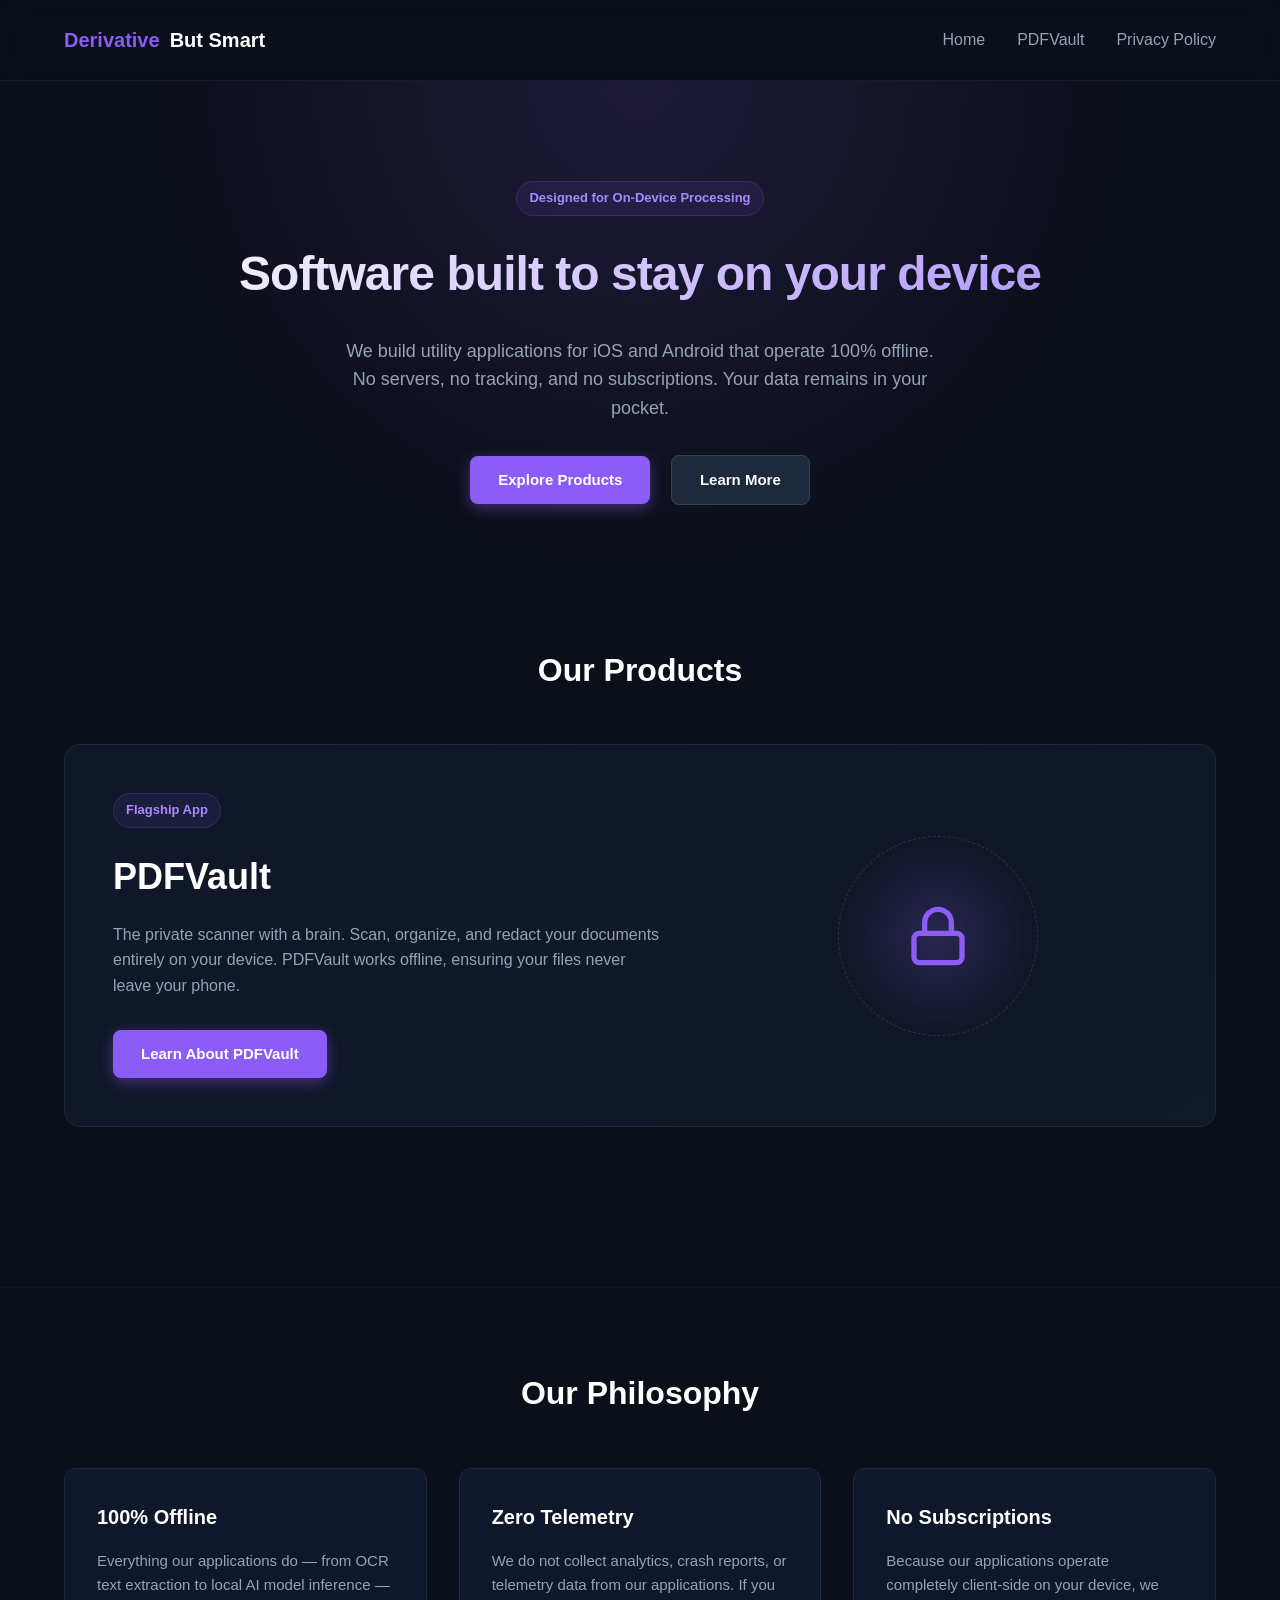
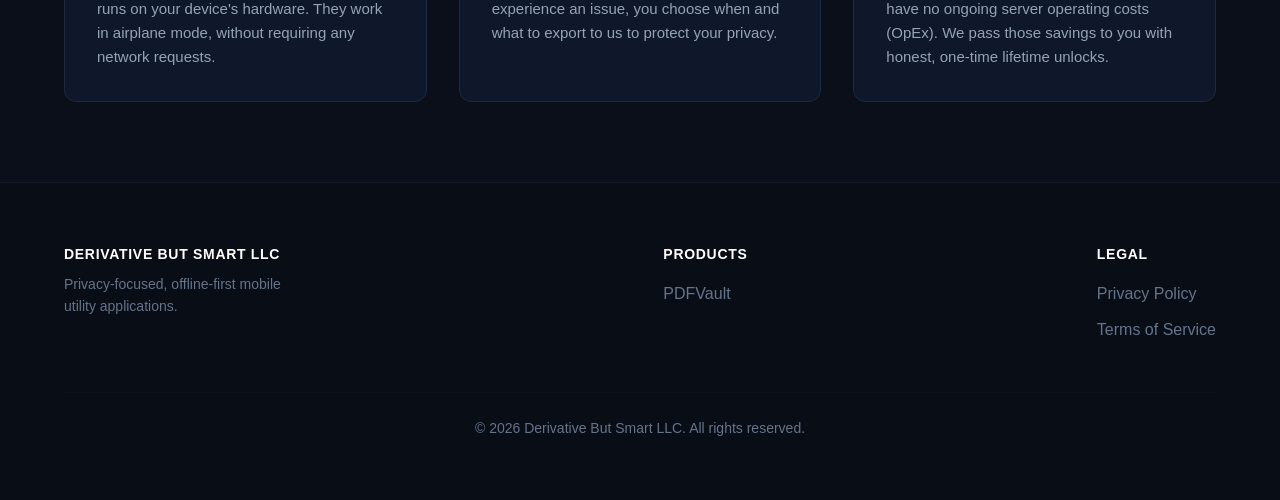
==== index.html @ 08a316eb "Initial commit" ====
<!DOCTYPE html>
<html lang="en">
<head>
    <meta charset="UTF-8">
    <meta name="viewport" content="width=device-width, initial-scale=1.0">
    <title>Derivative But Smart LLC | Privacy-First Software</title>
    <meta name="description" content="Derivative But Smart LLC builds utility applications for iOS and Android that operate 100% offline and protect your privacy.">
    <link rel="stylesheet" href="./styles.css">
    <link rel="icon" type="image/png" href="/logoV1.png">
</head>
<body>

    <!-- Header Navigation -->
    <header>
        <div class="container nav-container">
            <a href="/" class="logo">
                <span class="logo-accent">Derivative</span> But Smart
            </a>
            <nav>
                <ul>
                    <li><a href="/">Home</a></li>
                    <li><a href="/pdfvault">PDFVault</a></li>
                    <li><a href="/privacypolicy">Privacy Policy</a></li>
                </ul>
            </nav>
        </div>
    </header>

    <!-- Main Hero -->
    <section class="hero">
        <div class="container">
            <span class="badge">Designed for On-Device Processing</span>
            <h1>Software built to stay on your device</h1>
            <p>We build utility applications for iOS and Android that operate 100% offline. No servers, no tracking, and no subscriptions. Your data remains in your pocket.</p>
            <div>
                <a href="#products" class="btn btn-primary">Explore Products</a>
                <a href="#about" class="btn btn-secondary">Learn More</a>
            </div>
        </div>
    </section>

    <!-- Products Section -->
    <section id="products" class="section">
        <div class="container">
            <h2 class="section-title">Our Products</h2>
            
            <div class="product-hero-card">
                <div class="product-info">
                    <span class="badge">Flagship App</span>
                    <h2>PDFVault</h2>
                    <p>The private scanner with a brain. Scan, organize, and redact your documents entirely on your device. PDFVault works offline, ensuring your files never leave your phone.</p>
                    <a href="/pdfvault" class="btn btn-primary">Learn About PDFVault</a>
                </div>
                <div class="product-mockup">
                    <div class="mockup-shield">
                        <svg width="64" height="64" viewBox="0 0 24 24" fill="none" stroke="#8B5CF6" stroke-width="2" stroke-linecap="round" stroke-linejoin="round" aria-hidden="true">
                            <rect x="3" y="11" width="18" height="11" rx="2" ry="2"></rect>
                            <path d="M7 11V7a5 5 0 0 1 10 0v4"></path>
                        </svg>
                    </div>
                </div>
            </div>
        </div>
    </section>

    <!-- Philosophy/About Section -->
    <section id="about" class="section" style="border-top: 1px solid rgba(51, 65, 85, 0.15);">
        <div class="container">
            <h2 class="section-title">Our Philosophy</h2>
            <div class="grid">
                <div class="card">
                    <h3>100% Offline</h3>
                    <p>Everything our applications do — from OCR text extraction to local AI model inference — runs on your device's hardware. They work in airplane mode, without requiring any network requests.</p>
                </div>
                <div class="card">
                    <h3>Zero Telemetry</h3>
                    <p>We do not collect analytics, crash reports, or telemetry data from our applications. If you experience an issue, you choose when and what to export to us to protect your privacy.</p>
                </div>
                <div class="card">
                    <h3>No Subscriptions</h3>
                    <p>Because our applications operate completely client-side on your device, we have no ongoing server operating costs (OpEx). We pass those savings to you with honest, one-time lifetime unlocks.</p>
                </div>
            </div>
        </div>
    </section>

    <!-- Footer -->
    <footer>
        <div class="container">
            <div class="footer-grid">
                <div class="footer-col">
                    <h4 style="margin-bottom: 8px;">Derivative But Smart LLC</h4>
                    <p style="color: #64748B; font-size: 14px; max-width: 250px;">Privacy-focused, offline-first mobile utility applications.</p>
                </div>
                <div class="footer-col">
                    <h4>Products</h4>
                    <ul>
                        <li><a href="/pdfvault">PDFVault</a></li>
                    </ul>
                </div>
                <div class="footer-col">
                    <h4>Legal</h4>
                    <ul>
                        <li><a href="/privacypolicy">Privacy Policy</a></li>
                        <li><a href="/tos">Terms of Service</a></li>
                    </ul>
                </div>
            </div>
            <div class="footer-bottom">
                <p>&copy; 2026 Derivative But Smart LLC. All rights reserved.</p>
            </div>
        </div>
    </footer>

</body>
</html>
---- styles.css ----
/* Reset & Base Styles */
* {
    margin: 0;
    padding: 0;
    box-sizing: border-box;
}

body {
    background-color: #0B0F19;
    color: #F8FAFC;
    font-family: 'Outfit', 'Inter', -apple-system, BlinkMacSystemFont, "Segoe UI", Roboto, sans-serif;
    line-height: 1.6;
    overflow-x: hidden;
}

a {
    color: #A78BFA;
    text-decoration: none;
    transition: color 0.2s ease, opacity 0.2s ease;
}

a:hover {
    color: #8B5CF6;
}

/* Layout Grid */
.container {
    width: 100%;
    max-width: 1200px;
    margin: 0 auto;
    padding: 0 24px;
}

/* Navigation */
header {
    padding: 24px 0;
    border-bottom: 1px solid rgba(51, 65, 85, 0.3);
    background: rgba(11, 15, 25, 0.8);
    backdrop-filter: blur(12px);
    position: sticky;
    top: 0;
    z-index: 100;
}

header .nav-container {
    display: flex;
    justify-content: space-between;
    align-items: center;
}

.logo {
    font-size: 20px;
    font-weight: 700;
    color: #FFFFFF;
    display: flex;
    align-items: center;
    gap: 10px;
}

.logo-accent {
    color: #8B5CF6;
}

nav ul {
    display: flex;
    list-style: none;
    gap: 32px;
}

nav ul a {
    color: #94A3B8;
    font-weight: 500;
}

nav ul a:hover {
    color: #FFFFFF;
}

/* Hero Section */
.hero {
    padding: 100px 0 60px 0;
    text-align: center;
    background: radial-gradient(circle at top, rgba(139, 92, 246, 0.15) 0%, rgba(11, 15, 25, 0) 60%);
}

.hero h1 {
    font-size: 48px;
    font-weight: 800;
    letter-spacing: -0.02em;
    margin-bottom: 24px;
    background: linear-gradient(135deg, #FFFFFF 0%, #A78BFA 100%);
    -webkit-background-clip: text;
    -webkit-text-fill-color: transparent;
}

.hero p {
    font-size: 18px;
    color: #94A3B8;
    max-width: 600px;
    margin: 0 auto 32px auto;
}

.badge {
    display: inline-block;
    padding: 6px 12px;
    border-radius: 9999px;
    background: rgba(139, 92, 246, 0.1);
    border: 1px solid rgba(139, 92, 246, 0.2);
    color: #A78BFA;
    font-size: 13px;
    font-weight: 600;
    margin-bottom: 20px;
}

/* Buttons */
.btn {
    display: inline-flex;
    align-items: center;
    justify-content: center;
    padding: 12px 28px;
    font-size: 15px;
    font-weight: 600;
    border-radius: 8px;
    cursor: pointer;
    transition: transform 0.2s ease, box-shadow 0.2s ease;
}

.btn:active {
    transform: scale(0.98);
}

.btn-disabled {
    background: #1E293B;
    color: #64748B;
    border: 1px solid #334155;
    cursor: default;
    box-shadow: none;
}

.btn-disabled:active {
    transform: none;
}

.btn-primary {
    background: #8B5CF6;
    color: #FFFFFF;
    border: none;
    box-shadow: 0 4px 14px rgba(139, 92, 246, 0.4);
}

.btn-primary:hover {
    background: #7C3AED;
    color: #FFFFFF;
    box-shadow: 0 6px 20px rgba(139, 92, 246, 0.6);
}

.btn-secondary {
    background: #1E293B;
    color: #F8FAFC;
    border: 1px solid #334155;
    margin-left: 16px;
}

.btn-secondary:hover {
    background: #334155;
    color: #FFFFFF;
}

/* Sections */
.section {
    padding: 80px 0;
}

.section-title {
    font-size: 32px;
    font-weight: 700;
    margin-bottom: 48px;
    text-align: center;
    color: #FFFFFF;
}

/* Grid & Cards */
.grid {
    display: grid;
    grid-template-columns: repeat(auto-fit, minmax(320px, 1fr));
    gap: 32px;
}

.card {
    background: #0F172A;
    border: 1px solid #1E293B;
    border-radius: 12px;
    padding: 32px;
    transition: transform 0.2s ease, border-color 0.2s ease;
}

.card:hover {
    transform: translateY(-4px);
    border-color: #334155;
}

.card h3 {
    font-size: 20px;
    font-weight: 600;
    margin-bottom: 16px;
    color: #FFFFFF;
}

.card p {
    color: #94A3B8;
    font-size: 15px;
}

/* Product Specifics (PDFVault Hero) */
.product-hero-card {
    background: linear-gradient(145deg, #0F172A 0%, #111827 100%);
    border: 1px solid #1E293B;
    border-radius: 16px;
    padding: 48px;
    margin-bottom: 80px;
    display: grid;
    grid-template-columns: 1.2fr 1fr;
    gap: 48px;
    align-items: center;
}

.product-info h2 {
    font-size: 36px;
    font-weight: 700;
    margin-bottom: 16px;
    color: #FFFFFF;
}

.product-info p {
    color: #94A3B8;
    font-size: 16px;
    margin-bottom: 32px;
}

.product-mockup {
    display: flex;
    justify-content: center;
    align-items: center;
}

.mockup-shield {
    width: 200px;
    height: 200px;
    background: radial-gradient(circle, rgba(139, 92, 246, 0.2) 0%, rgba(139, 92, 246, 0) 70%);
    border-radius: 50%;
    display: flex;
    justify-content: center;
    align-items: center;
    border: 1px dashed rgba(139, 92, 246, 0.3);
}

/* Legal / Text Page Layout */
.legal-content {
    max-width: 800px;
    margin: 0 auto;
    padding: 60px 0;
}

.legal-content h1 {
    font-size: 36px;
    font-weight: 800;
    margin-bottom: 8px;
    color: #FFFFFF;
}

.legal-meta {
    font-size: 14px;
    color: #64748B;
    margin-bottom: 40px;
    border-bottom: 1px solid #1E293B;
    padding-bottom: 16px;
}

.legal-content h2 {
    font-size: 22px;
    font-weight: 600;
    margin-top: 32px;
    margin-bottom: 16px;
    color: #FFFFFF;
}

.legal-content p {
    color: #94A3B8;
    margin-bottom: 16px;
    font-size: 16px;
}

.legal-content ul {
    margin-left: 24px;
    margin-bottom: 24px;
    color: #94A3B8;
}

.legal-content li {
    margin-bottom: 8px;
}

.legal-blockquote {
    border-left: 4px solid #8B5CF6;
    background: rgba(139, 92, 246, 0.05);
    padding: 16px 24px;
    border-radius: 0 8px 8px 0;
    margin: 24px 0;
}

.legal-blockquote p {
    margin-bottom: 0;
    color: #A78BFA;
    font-weight: 500;
}

/* Footer */
footer {
    padding: 60px 0;
    background: #090D16;
    border-top: 1px solid rgba(51, 65, 85, 0.2);
}

.footer-grid {
    display: flex;
    justify-content: space-between;
    flex-wrap: wrap;
    gap: 40px;
    margin-bottom: 40px;
}

.footer-col h4 {
    font-size: 14px;
    font-weight: 700;
    text-transform: uppercase;
    letter-spacing: 0.05em;
    color: #FFFFFF;
    margin-bottom: 16px;
}

.footer-col ul {
    list-style: none;
}

.footer-col li {
    margin-bottom: 10px;
}

.footer-col a {
    color: #64748B;
}

.footer-col a:hover {
    color: #FFFFFF;
}

.footer-bottom {
    border-top: 1px solid rgba(51, 65, 85, 0.1);
    padding-top: 24px;
    text-align: center;
    color: #64748B;
    font-size: 14px;
}

/* Responsive design */
@media (max-width: 768px) {
    .product-hero-card {
        grid-template-columns: 1fr;
        padding: 32px;
    }
    .hero h1 {
        font-size: 36px;
    }
    .btn-secondary {
        margin-left: 0;
        margin-top: 12px;
        width: 100%;
    }
    .btn-primary {
        width: 100%;
    }
    nav ul {
        gap: 16px;
    }
}
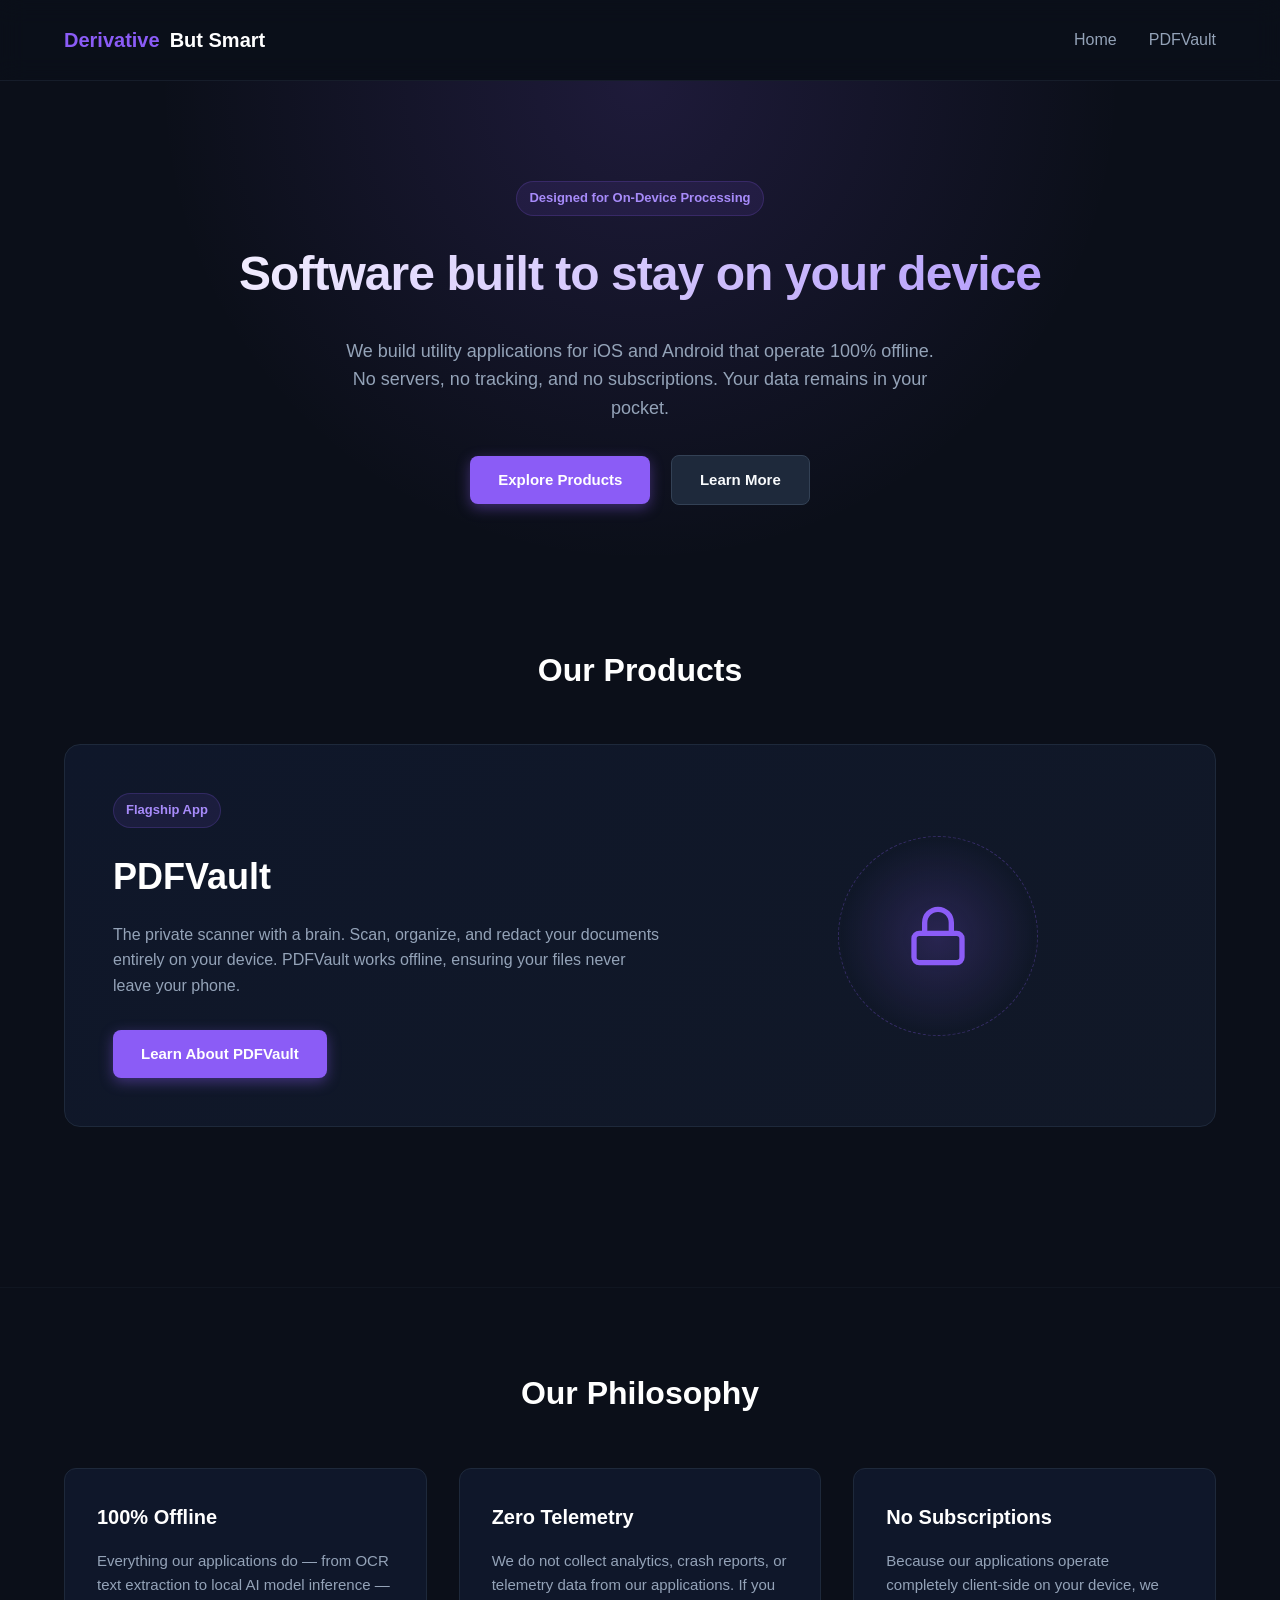
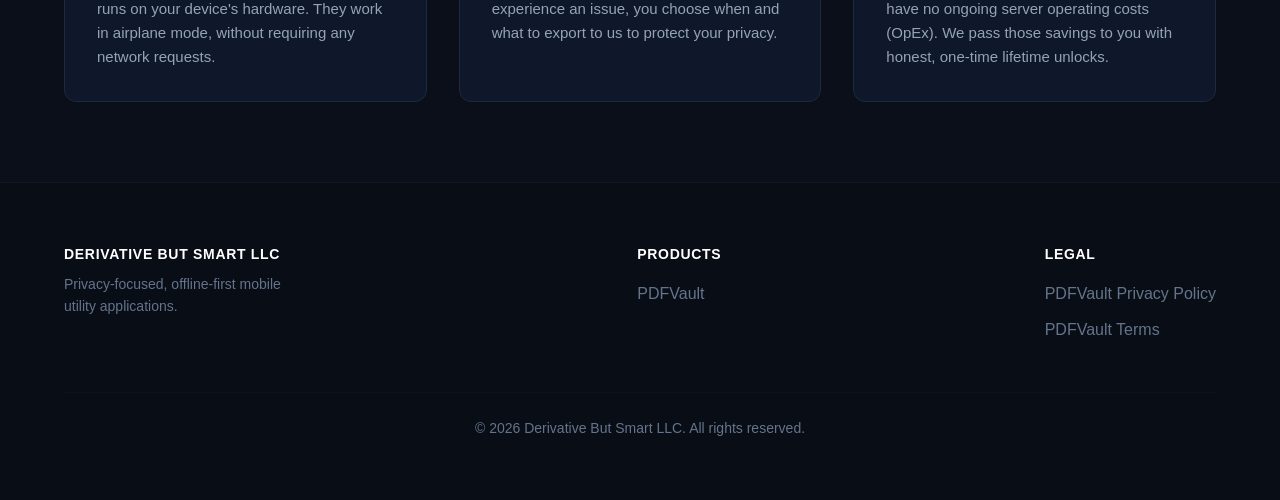
==== commit 20598a3c: "Scope legal pages to PDFVault" ====
--- a/index.html
+++ b/index.html
@@ -20,7 +20,6 @@
                 <ul>
                     <li><a href="/">Home</a></li>
                     <li><a href="/pdfvault">PDFVault</a></li>
-                    <li><a href="/privacypolicy">Privacy Policy</a></li>
                 </ul>
             </nav>
         </div>
@@ -101,8 +100,8 @@
                 <div class="footer-col">
                     <h4>Legal</h4>
                     <ul>
-                        <li><a href="/privacypolicy">Privacy Policy</a></li>
-                        <li><a href="/tos">Terms of Service</a></li>
+                        <li><a href="/pdfvault/privacypolicy">PDFVault Privacy Policy</a></li>
+                        <li><a href="/pdfvault/tos">PDFVault Terms</a></li>
                     </ul>
                 </div>
             </div>
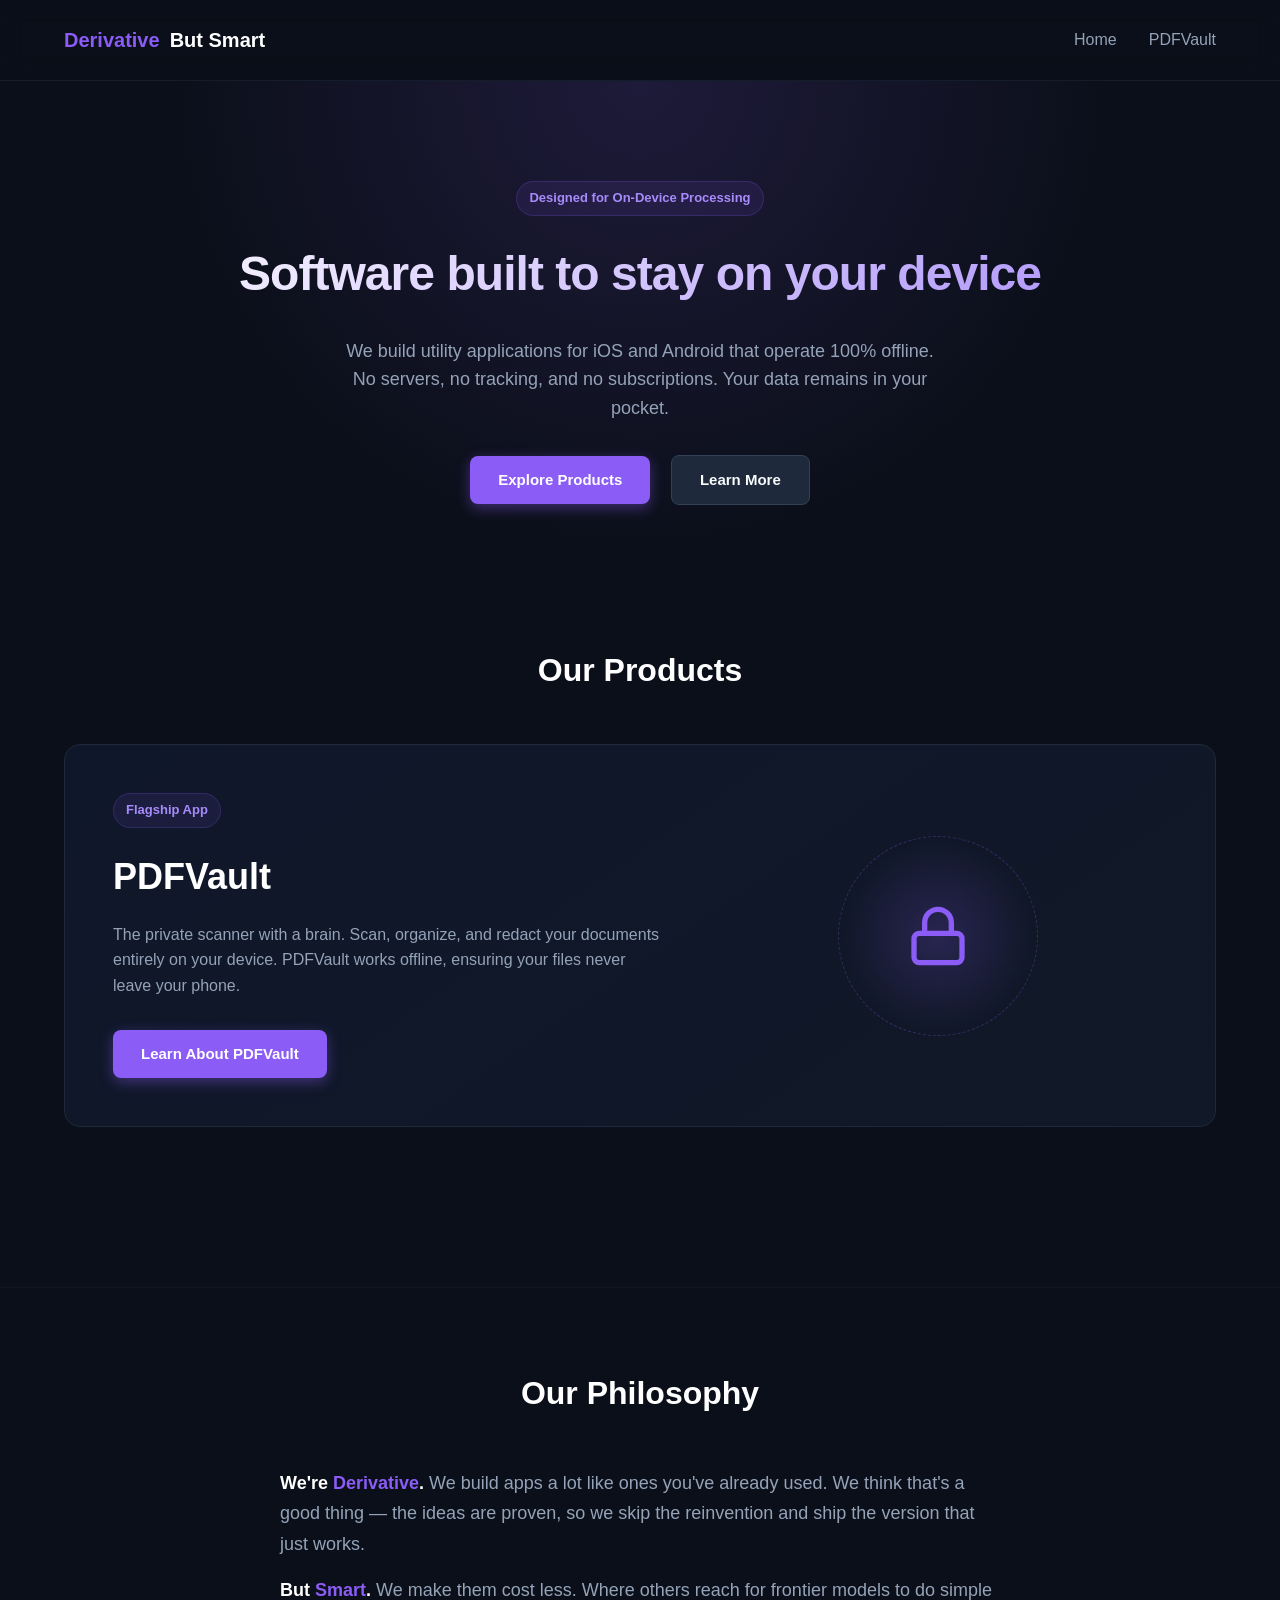
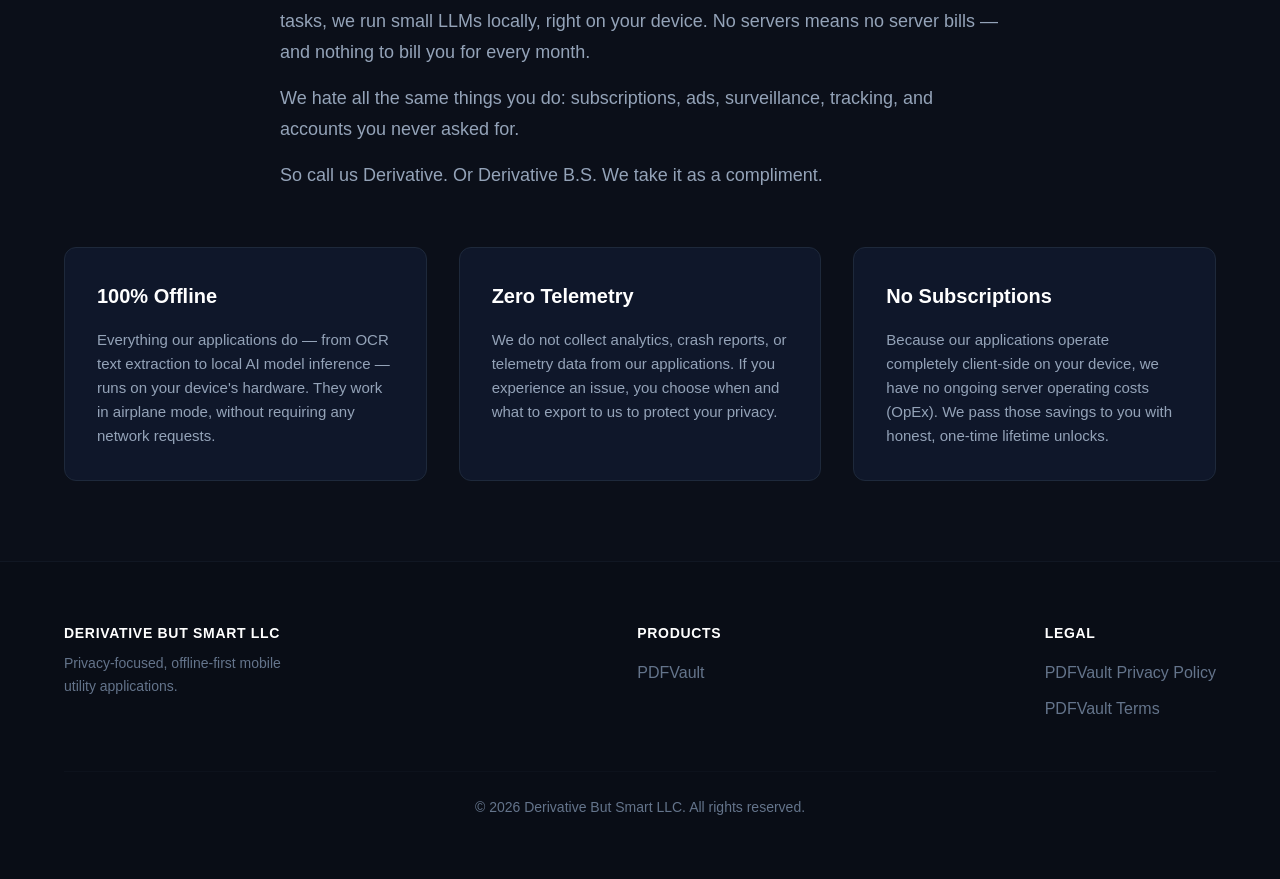
==== commit 9b632704: "Add brand copy to philosophy" ====
--- a/index.html
+++ b/index.html
@@ -66,6 +66,12 @@
     <section id="about" class="section" style="border-top: 1px solid rgba(51, 65, 85, 0.15);">
         <div class="container">
             <h2 class="section-title">Our Philosophy</h2>
+            <div style="max-width: 720px; margin: 0 auto 56px; color: #94A3B8; font-size: 18px; line-height: 1.7;">
+                <p style="margin-bottom: 16px;"><strong style="color: #FFFFFF;">We're <span style="color: #8B5CF6;">Derivative</span>.</strong> We build apps a lot like ones you've already used. We think that's a good thing — the ideas are proven, so we skip the reinvention and ship the version that just works.</p>
+                <p style="margin-bottom: 16px;"><strong style="color: #FFFFFF;">But <span style="color: #8B5CF6;">Smart</span>.</strong> We make them cost less. Where others reach for frontier models to do simple tasks, we run small LLMs locally, right on your device. No servers means no server bills — and nothing to bill you for every month.</p>
+                <p style="margin-bottom: 16px;">We hate all the same things you do: subscriptions, ads, surveillance, tracking, and accounts you never asked for.</p>
+                <p style="margin-bottom: 0;">So call us Derivative. Or Derivative B.S. We take it as a compliment.</p>
+            </div>
             <div class="grid">
                 <div class="card">
                     <h3>100% Offline</h3>
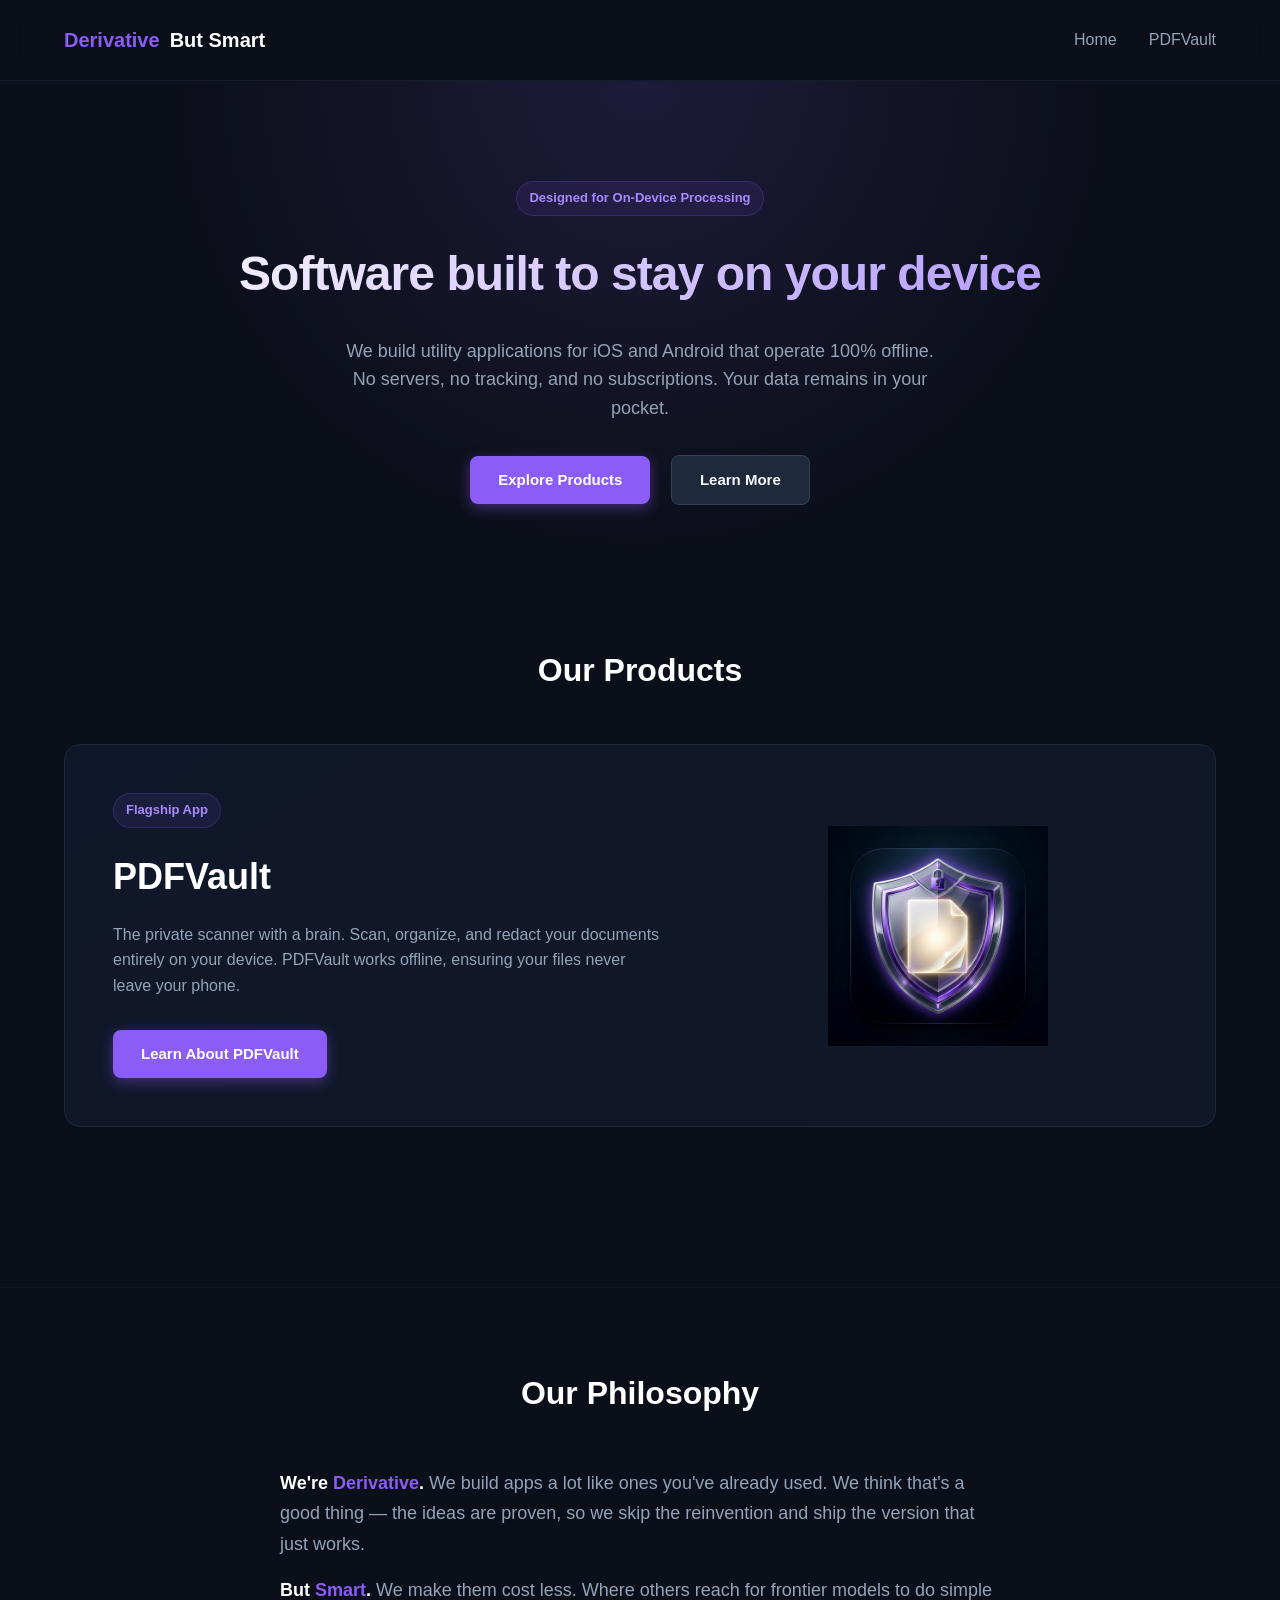
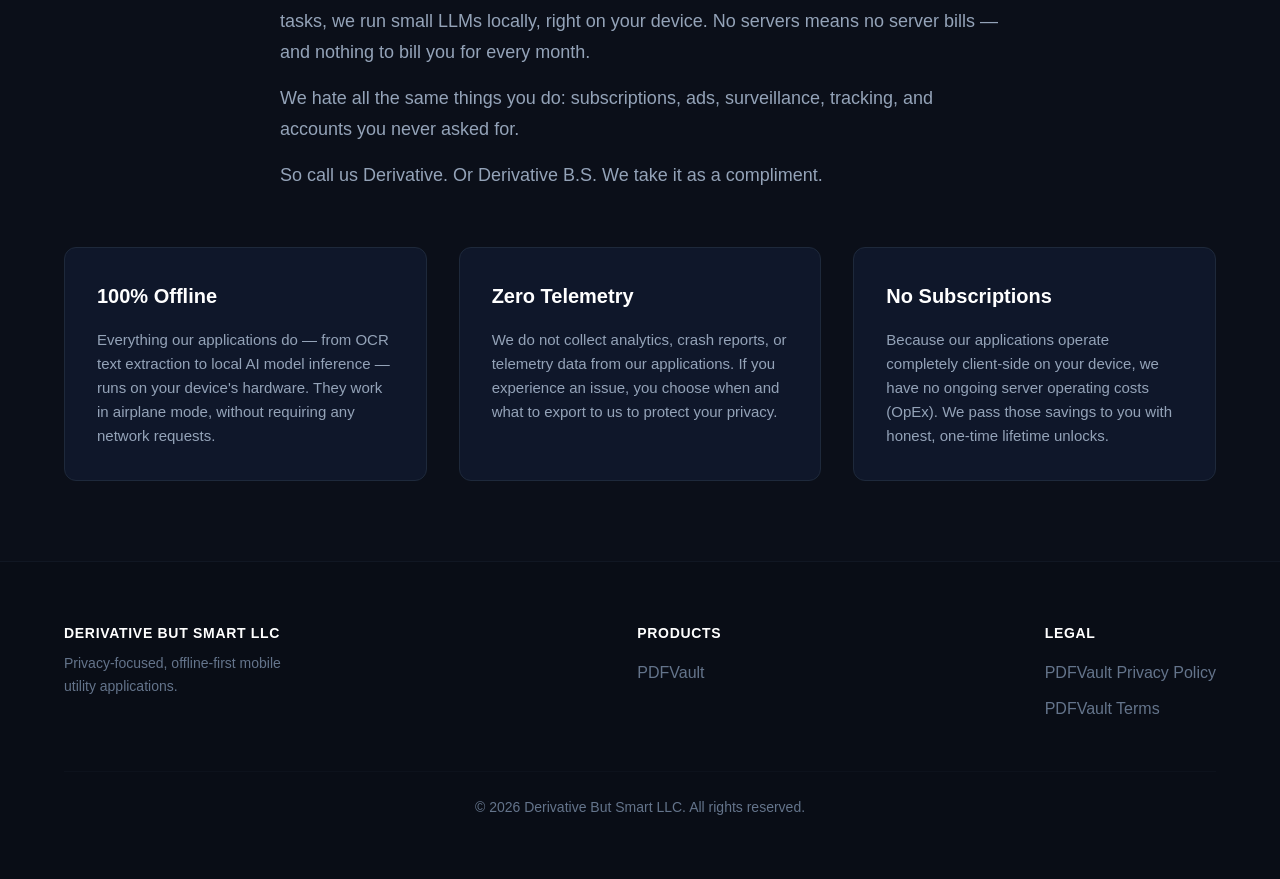
==== commit bf907376: "Standardize on absolute paths. Add cname and readme" ====
--- a/index.html
+++ b/index.html
@@ -5,7 +5,7 @@
     <meta name="viewport" content="width=device-width, initial-scale=1.0">
     <title>Derivative But Smart LLC | Privacy-First Software</title>
     <meta name="description" content="Derivative But Smart LLC builds utility applications for iOS and Android that operate 100% offline and protect your privacy.">
-    <link rel="stylesheet" href="./styles.css">
+    <link rel="stylesheet" href="/styles.css">
     <link rel="icon" type="image/png" href="/logoV1.png">
 </head>
 <body>
@@ -51,11 +51,8 @@
                     <a href="/pdfvault" class="btn btn-primary">Learn About PDFVault</a>
                 </div>
                 <div class="product-mockup">
-                    <div class="mockup-shield">
-                        <svg width="64" height="64" viewBox="0 0 24 24" fill="none" stroke="#8B5CF6" stroke-width="2" stroke-linecap="round" stroke-linejoin="round" aria-hidden="true">
-                            <rect x="3" y="11" width="18" height="11" rx="2" ry="2"></rect>
-                            <path d="M7 11V7a5 5 0 0 1 10 0v4"></path>
-                        </svg>
+                    <div class="mockup-shield" style="border: none; background: none;">
+                        <img src="/logoV1.png" width="220" height="220" alt="PDFVault Shield Logo" />
                     </div>
                 </div>
             </div>
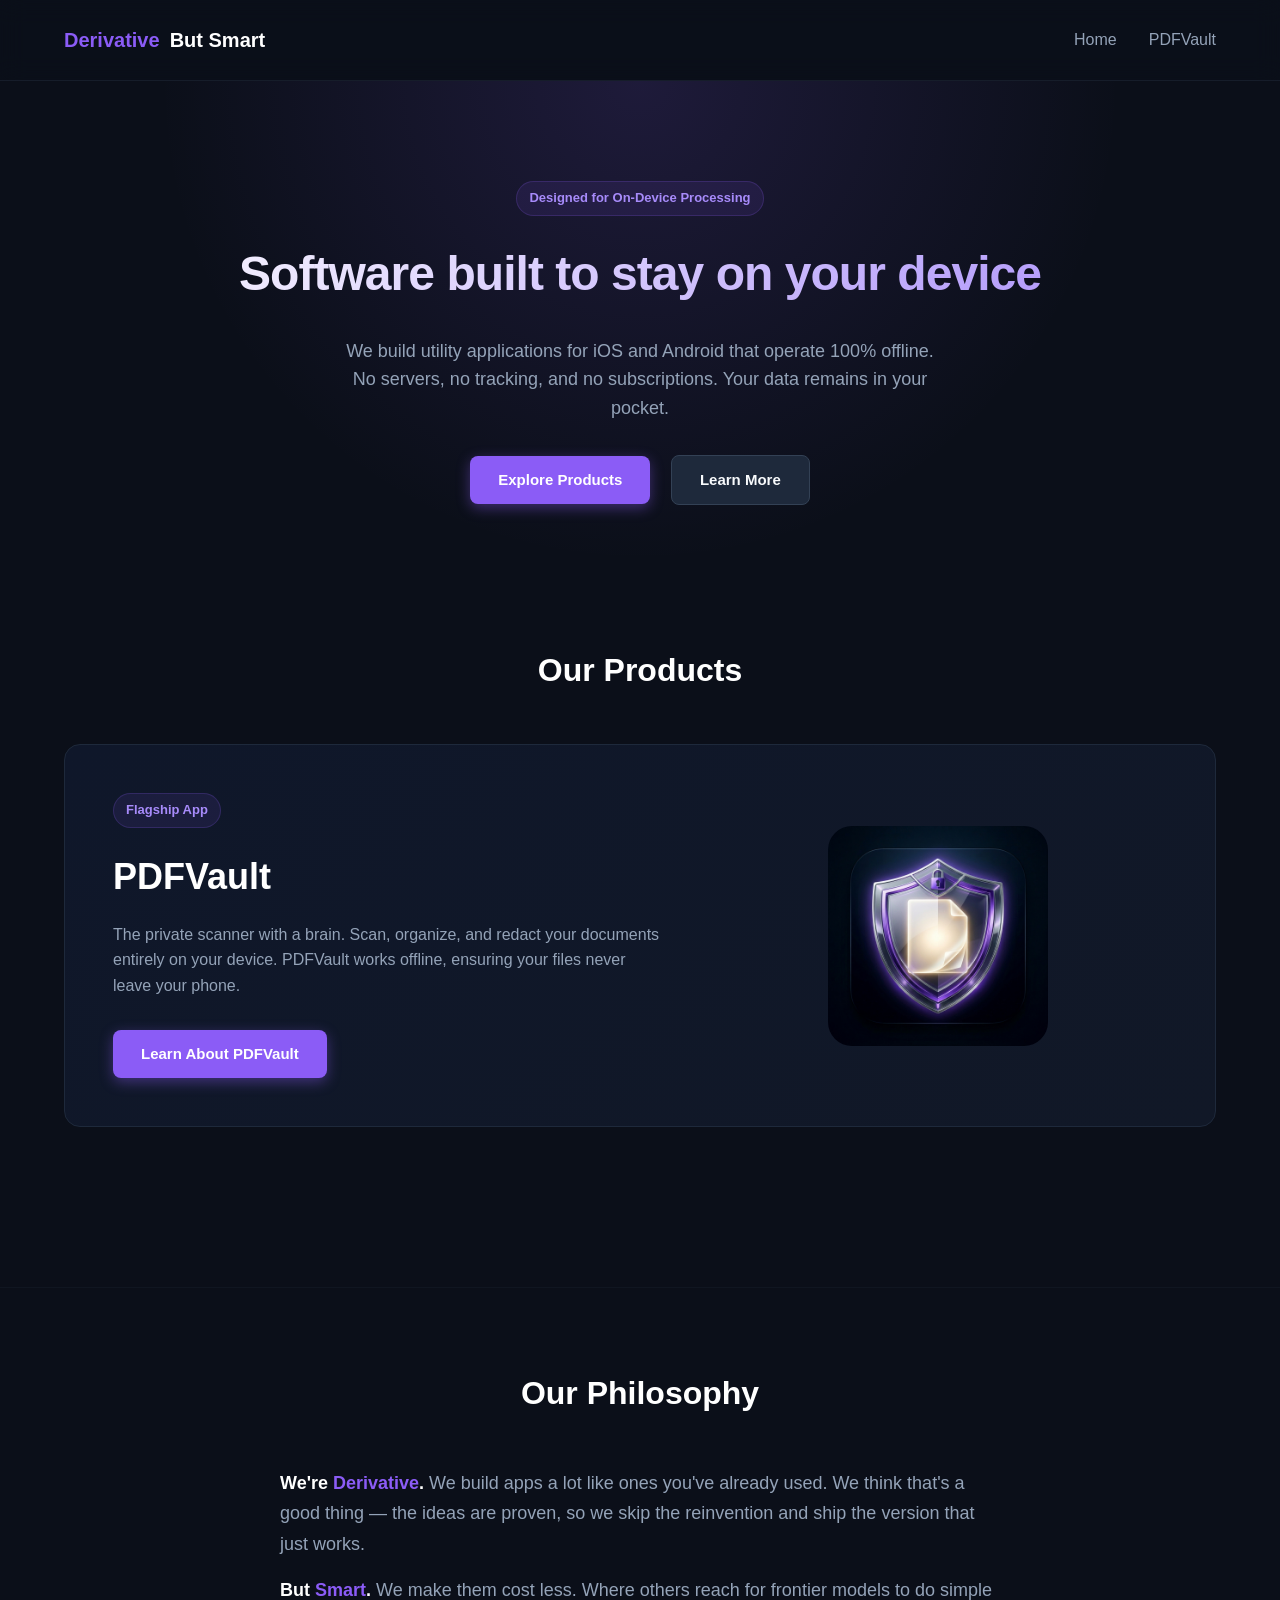
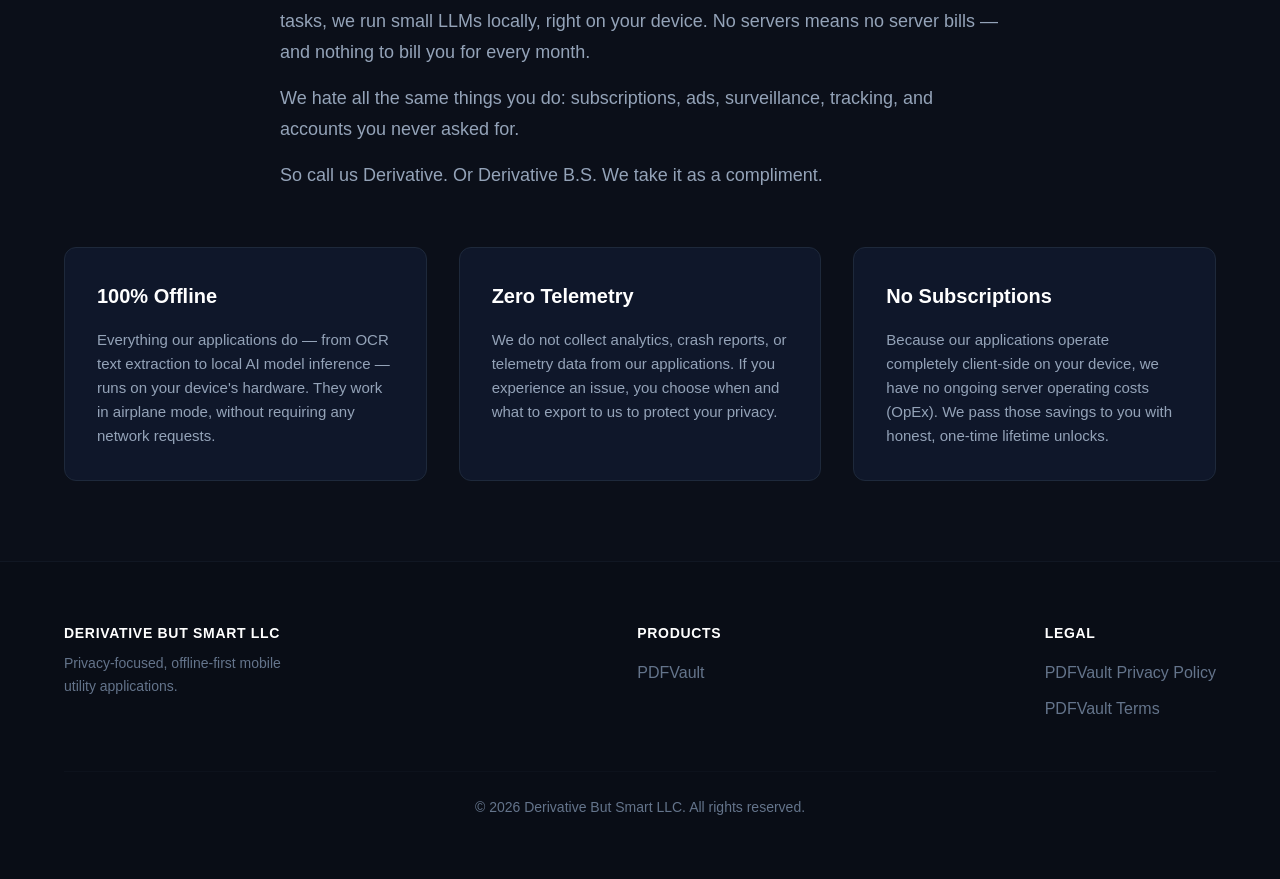
==== commit 16ac9251: "Make pdfvault image slightly rounded" ====
--- a/index.html
+++ b/index.html
@@ -52,7 +52,7 @@
                 </div>
                 <div class="product-mockup">
                     <div class="mockup-shield" style="border: none; background: none;">
-                        <img src="/logoV1.png" width="220" height="220" alt="PDFVault Shield Logo" />
+                        <img src="/logoV1.png" width="220" height="220" alt="PDFVault Shield Logo" style="border-radius: 24px;" />
                     </div>
                 </div>
             </div>
